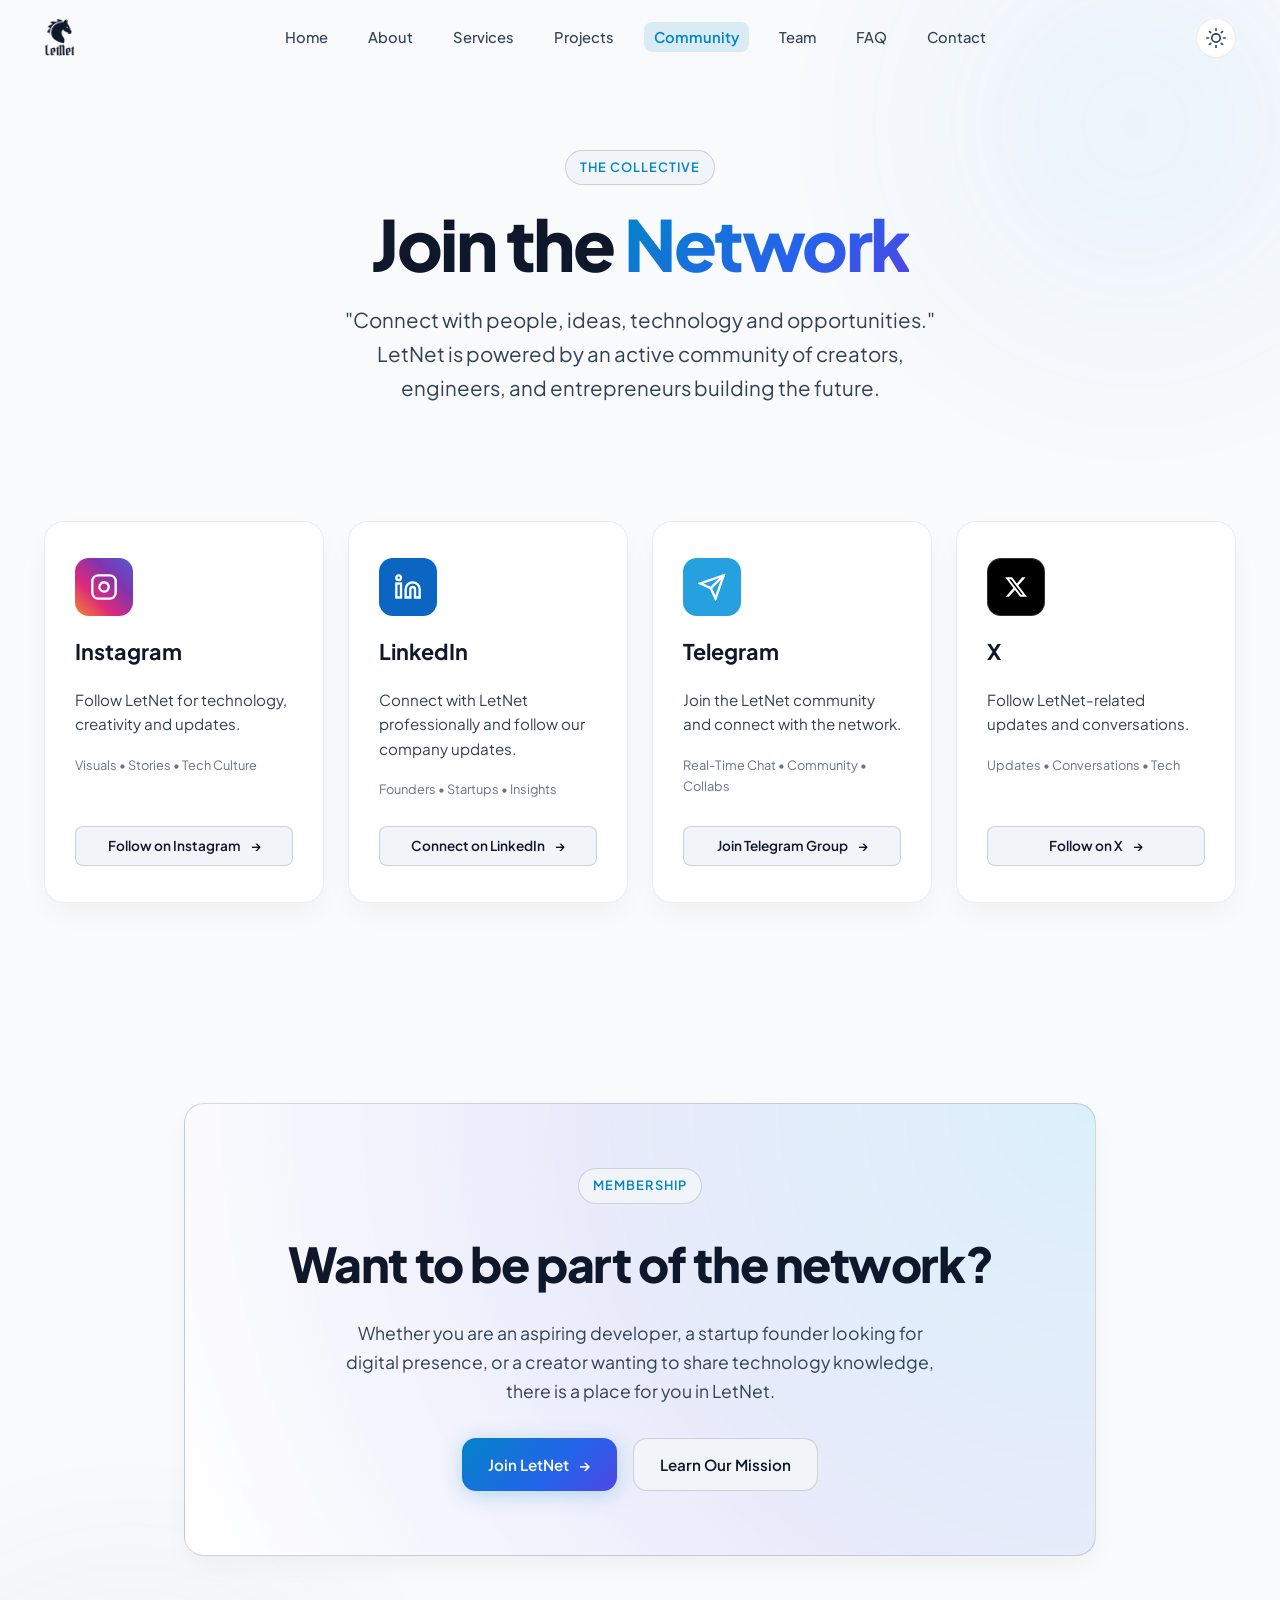
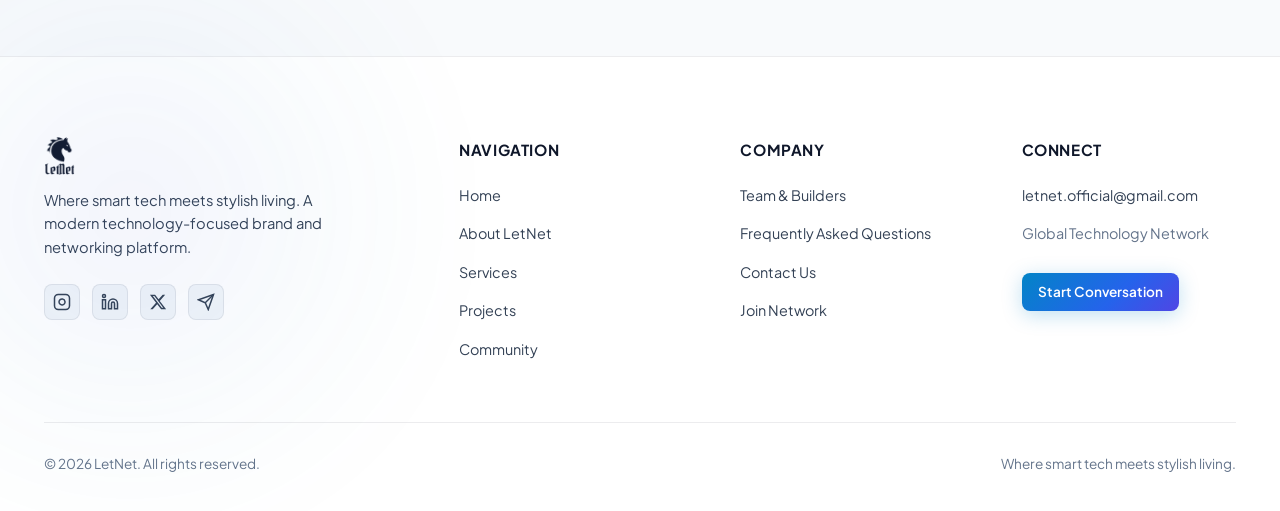
==== community.html @ b30e59b7 "Initial LetNet website" ====
<!DOCTYPE html>
<html lang="en" data-theme="dark">
<head>
  <meta charset="UTF-8">
  <meta name="viewport" content="width=device-width, initial-scale=1.0">
  <title>Community — LetNet | Join the Network</title>
  <meta name="description" content="Connect with creators, developers, founders, and innovators in the LetNet community. Join our Telegram, LinkedIn, and Instagram channels.">
  
  <meta property="og:type" content="website">
  <meta property="og:title" content="Community — LetNet | Join the Network">
  <meta property="og:description" content="Connect with people, ideas, technology and opportunities.">
  <meta property="og:image" content="assets/logo/letnet-logo-white.png">

  <link rel="icon" type="image/png" href="assets/logo/favicon.png">
  <link rel="preconnect" href="https://fonts.googleapis.com">
  <link rel="preconnect" href="https://fonts.gstatic.com" crossorigin>
  <link href="https://fonts.googleapis.com/css2?family=Plus+Jakarta+Sans:wght@400;500;600;700;800&display=swap" rel="stylesheet">
  <link rel="stylesheet" href="css/style.css">
  <link rel="stylesheet" href="css/responsive.css">
</head>
<body>

  <!-- PRELOADER -->
  <div id="preloader" aria-hidden="true">
    <div class="preloader-emblem">
      <div class="preloader-ring"></div>
      <img src="assets/logo/letnet-symbol-white.png" alt="LetNet" class="logo-dark">
      <img src="assets/logo/letnet-symbol-dark.png" alt="LetNet" class="logo-light">
    </div>
    <div class="preloader-text">LETNET</div>
  </div>

  <div class="ambient-glow glow-top-right"></div>
  <div class="ambient-glow glow-bottom-left"></div>

  <!-- NAVIGATION -->
  <header class="site-header">
    <div class="container header-container">
      <a href="index.html" class="brand-link" aria-label="LetNet Home">
        <img src="assets/logo/letnet-logo-white.png" alt="LetNet Logo" class="brand-logo-img logo-dark">
        <img src="assets/logo/letnet-logo-dark.png" alt="LetNet Logo" class="brand-logo-img logo-light">
      </a>

      <nav class="nav-desktop" aria-label="Main Navigation">
        <ul class="nav-links">
          <li><a href="index.html" class="nav-link">Home</a></li>
          <li><a href="about.html" class="nav-link">About</a></li>
          <li><a href="services.html" class="nav-link">Services</a></li>
          <li><a href="projects.html" class="nav-link">Projects</a></li>
          <li><a href="community.html" class="nav-link active">Community</a></li>
          <li><a href="team.html" class="nav-link">Team</a></li>
          <li><a href="faq.html" class="nav-link">FAQ</a></li>
          <li><a href="contact.html" class="nav-link">Contact</a></li>
          <li class="mobile-nav-socials">
            <a href="https://www.instagram.com/letnet._?stkn=ZDNlZDc0MzIxNw==" target="_blank" rel="noopener noreferrer" class="footer-social-btn" data-social="instagram" aria-label="Visit LetNet on Instagram (opens in new tab)">
              <svg width="18" height="18" viewBox="0 0 24 24" fill="none" stroke="currentColor" stroke-width="2"><rect x="2" y="2" width="20" height="20" rx="5" ry="5"></rect><path d="M16 11.37A4 4 0 1 1 12.63 8 4 4 0 0 1 16 11.37z"></path><line x1="17.5" y1="6.5" x2="17.51" y2="6.5"></line></svg>
            </a>
            <a href="https://www.linkedin.com/company/letnet/" target="_blank" rel="noopener noreferrer" class="footer-social-btn" data-social="linkedin" aria-label="Visit LetNet on LinkedIn (opens in new tab)">
              <svg width="18" height="18" viewBox="0 0 24 24" fill="none" stroke="currentColor" stroke-width="2"><path d="M16 8a6 6 0 0 1 6 6v7h-4v-7a2 2 0 0 0-2-2 2 2 0 0 0-2 2v7h-4v-7a6 6 0 0 1 6-6z"></path><rect x="2" y="9" width="4" height="12"></rect><circle cx="4" cy="4" r="2"></circle></svg>
            </a>
            <a href="https://x.com/prajwa7s" target="_blank" rel="noopener noreferrer" class="footer-social-btn" data-social="x" aria-label="Visit LetNet on X (opens in new tab)">
              <svg width="18" height="18" viewBox="0 0 24 24" fill="currentColor"><path d="M18.244 2.25h3.308l-7.227 8.26 8.502 11.24H16.17l-5.214-6.817L4.99 21.75H1.68l7.73-8.835L1.254 2.25H8.08l4.713 6.231zm-1.161 17.52h1.833L7.084 4.126H5.117z"/></svg>
            </a>
            <a href="https://t.me/+8_AASg77ezoyMjU1" target="_blank" rel="noopener noreferrer" class="footer-social-btn" data-social="telegram" aria-label="Visit LetNet on Telegram (opens in new tab)">
              <svg width="18" height="18" viewBox="0 0 24 24" fill="none" stroke="currentColor" stroke-width="2"><line x1="22" y1="2" x2="11" y2="13"></line><polygon points="22 2 15 22 11 13 2 9 22 2"></polygon></svg>
            </a>
          </li>
        </ul>
      </nav>

      <div class="nav-actions">
        <button class="theme-toggle" aria-label="Toggle dark/light mode">
          <svg class="icon-sun" width="20" height="20" viewBox="0 0 24 24" fill="none" stroke="currentColor" stroke-width="2" stroke-linecap="round" stroke-linejoin="round">
            <circle cx="12" cy="12" r="5"></circle><line x1="12" y1="1" x2="12" y2="3"></line><line x1="12" y1="21" x2="12" y2="23"></line><line x1="4.22" y1="4.22" x2="5.64" y2="5.64"></line><line x1="18.36" y1="18.36" x2="19.78" y2="19.78"></line><line x1="1" y1="12" x2="3" y2="12"></line><line x1="21" y1="12" x2="23" y2="12"></line><line x1="4.22" y1="19.78" x2="5.64" y2="18.36"></line><line x1="18.36" y1="5.64" x2="19.78" y2="4.22"></line>
          </svg>
          <svg class="icon-moon" width="20" height="20" viewBox="0 0 24 24" fill="none" stroke="currentColor" stroke-width="2" stroke-linecap="round" stroke-linejoin="round">
            <path d="M21 12.79A9 9 0 1 1 11.21 3 7 7 0 0 0 21 12.79z"></path>
          </svg>
        </button>
        <button class="mobile-menu-toggle" aria-label="Open Navigation Menu" aria-expanded="false">
          <div class="hamburger-line"></div>
        </button>
      </div>
    </div>
  </header>

  <main id="main-content">
    <!-- HERO -->
    <section class="section section-inner-page-hero">
      <div class="container container-narrow">
        <div class="badge-pill">The Collective</div>
        <h1 class="hero-title" style="margin-bottom: 20px;">
          Join the <span class="gradient-text">Network</span>
        </h1>
        <p class="hero-subtitle" style="margin-inline: auto;">
          "Connect with people, ideas, technology and opportunities." LetNet is powered by an active community of creators, engineers, and entrepreneurs building the future.
        </p>
      </div>
    </section>

    <!-- COMMUNITY HUBS -->
    <section class="section" style="padding-top: 10px;">
      <div class="container">
        <div class="card-grid-4">

          <!-- Instagram -->
          <article class="community-card">
            <div class="community-icon-box bg-instagram">
              <svg width="28" height="28" viewBox="0 0 24 24" fill="none" stroke="currentColor" stroke-width="2"><rect x="2" y="2" width="20" height="20" rx="5" ry="5"></rect><path d="M16 11.37A4 4 0 1 1 12.63 8 4 4 0 0 1 16 11.37z"></path><line x1="17.5" y1="6.5" x2="17.51" y2="6.5"></line></svg>
            </div>
            <h3>Instagram</h3>
            <p>
              Follow LetNet for technology, creativity and updates.
            </p>
            <div style="font-size: 0.8rem; color: var(--text-muted); margin-bottom: 8px;">
              Visuals • Stories • Tech Culture
            </div>
            <a href="https://www.instagram.com/letnet._?stkn=ZDNlZDc0MzIxNw==" target="_blank" rel="noopener noreferrer" class="btn btn-secondary btn-sm" data-social="instagram" aria-label="Follow LetNet on Instagram (opens in new tab)" style="margin-top: auto; width: 100%;">
              <span>Follow on Instagram</span> &rarr;
            </a>
          </article>

          <!-- LinkedIn -->
          <article class="community-card">
            <div class="community-icon-box bg-linkedin">
              <svg width="28" height="28" viewBox="0 0 24 24" fill="none" stroke="currentColor" stroke-width="2"><path d="M16 8a6 6 0 0 1 6 6v7h-4v-7a2 2 0 0 0-2-2 2 2 0 0 0-2 2v7h-4v-7a6 6 0 0 1 6-6z"></path><rect x="2" y="9" width="4" height="12"></rect><circle cx="4" cy="4" r="2"></circle></svg>
            </div>
            <h3>LinkedIn</h3>
            <p>
              Connect with LetNet professionally and follow our company updates.
            </p>
            <div style="font-size: 0.8rem; color: var(--text-muted); margin-bottom: 8px;">
              Founders • Startups • Insights
            </div>
            <a href="https://www.linkedin.com/company/letnet/" target="_blank" rel="noopener noreferrer" class="btn btn-secondary btn-sm" data-social="linkedin" aria-label="Connect with LetNet on LinkedIn (opens in new tab)" style="margin-top: auto; width: 100%;">
              <span>Connect on LinkedIn</span> &rarr;
            </a>
          </article>

          <!-- Telegram -->
          <article class="community-card">
            <div class="community-icon-box bg-telegram">
              <svg width="28" height="28" viewBox="0 0 24 24" fill="none" stroke="currentColor" stroke-width="2"><line x1="22" y1="2" x2="11" y2="13"></line><polygon points="22 2 15 22 11 13 2 9 22 2"></polygon></svg>
            </div>
            <h3>Telegram</h3>
            <p>
              Join the LetNet community and connect with the network.
            </p>
            <div style="font-size: 0.8rem; color: var(--text-muted); margin-bottom: 8px;">
              Real-Time Chat • Community • Collabs
            </div>
            <a href="https://t.me/+8_AASg77ezoyMjU1" target="_blank" rel="noopener noreferrer" class="btn btn-secondary btn-sm" data-social="telegram" aria-label="Join LetNet Telegram community (opens in new tab)" style="margin-top: auto; width: 100%;">
              <span>Join Telegram Group</span> &rarr;
            </a>
          </article>

          <!-- X (Twitter) -->
          <article class="community-card">
            <div class="community-icon-box bg-x">
              <svg width="24" height="24" viewBox="0 0 24 24" fill="currentColor"><path d="M18.244 2.25h3.308l-7.227 8.26 8.502 11.24H16.17l-5.214-6.817L4.99 21.75H1.68l7.73-8.835L1.254 2.25H8.08l4.713 6.231zm-1.161 17.52h1.833L7.084 4.126H5.117z"/></svg>
            </div>
            <h3>X</h3>
            <p>
              Follow LetNet-related updates and conversations.
            </p>
            <div style="font-size: 0.8rem; color: var(--text-muted); margin-bottom: 8px;">
              Updates • Conversations • Tech
            </div>
            <a href="https://x.com/prajwa7s" target="_blank" rel="noopener noreferrer" class="btn btn-secondary btn-sm" data-social="x" aria-label="Follow LetNet on X (opens in new tab)" style="margin-top: auto; width: 100%;">
              <span>Follow on X</span> &rarr;
            </a>
          </article>

        </div>
      </div>
    </section>

    <!-- NETWORK MEMBERSHIP CALLOUT -->
    <section class="section">
      <div class="container container-narrow">
        <div class="cta-banner">
          <div class="badge-pill">Membership</div>
          <h2>Want to be part of the network?</h2>
          <p>
            Whether you are an aspiring developer, a startup founder looking for digital presence, or a creator wanting to share technology knowledge, there is a place for you in LetNet.
          </p>
          <div style="display: flex; gap: 16px; justify-content: center; flex-wrap: wrap;">
            <a href="contact.html?subject=join-network" class="btn btn-primary">
              <span>Join LetNet</span> &rarr;
            </a>
            <a href="about.html" class="btn btn-secondary">
              <span>Learn Our Mission</span>
            </a>
          </div>
        </div>
      </div>
    </section>
  </main>

  <!-- FOOTER -->
  <footer class="site-footer">
    <div class="container">
      <div class="footer-grid">
        <div class="footer-brand">
          <a href="index.html" class="brand-link">
            <img src="assets/logo/letnet-logo-white.png" alt="LetNet Logo" class="brand-logo-img logo-dark">
            <img src="assets/logo/letnet-logo-dark.png" alt="LetNet Logo" class="brand-logo-img logo-light">
          </a>
          <p>Where smart tech meets stylish living. A modern technology-focused brand and networking platform.</p>
                    <div class="footer-socials">
            <a href="https://www.instagram.com/letnet._?stkn=ZDNlZDc0MzIxNw==" target="_blank" rel="noopener noreferrer" class="footer-social-btn" data-social="instagram" aria-label="Visit LetNet on Instagram (opens in new tab)">
              <svg width="18" height="18" viewBox="0 0 24 24" fill="none" stroke="currentColor" stroke-width="2"><rect x="2" y="2" width="20" height="20" rx="5" ry="5"></rect><path d="M16 11.37A4 4 0 1 1 12.63 8 4 4 0 0 1 16 11.37z"></path><line x1="17.5" y1="6.5" x2="17.51" y2="6.5"></line></svg>
            </a>
            <a href="https://www.linkedin.com/company/letnet/" target="_blank" rel="noopener noreferrer" class="footer-social-btn" data-social="linkedin" aria-label="Visit LetNet on LinkedIn (opens in new tab)">
              <svg width="18" height="18" viewBox="0 0 24 24" fill="none" stroke="currentColor" stroke-width="2"><path d="M16 8a6 6 0 0 1 6 6v7h-4v-7a2 2 0 0 0-2-2 2 2 0 0 0-2 2v7h-4v-7a6 6 0 0 1 6-6z"></path><rect x="2" y="9" width="4" height="12"></rect><circle cx="4" cy="4" r="2"></circle></svg>
            </a>
            <a href="https://x.com/prajwa7s" target="_blank" rel="noopener noreferrer" class="footer-social-btn" data-social="x" aria-label="Visit LetNet on X (opens in new tab)">
              <svg width="18" height="18" viewBox="0 0 24 24" fill="currentColor"><path d="M18.244 2.25h3.308l-7.227 8.26 8.502 11.24H16.17l-5.214-6.817L4.99 21.75H1.68l7.73-8.835L1.254 2.25H8.08l4.713 6.231zm-1.161 17.52h1.833L7.084 4.126H5.117z"/></svg>
            </a>
            <a href="https://t.me/+8_AASg77ezoyMjU1" target="_blank" rel="noopener noreferrer" class="footer-social-btn" data-social="telegram" aria-label="Visit LetNet on Telegram (opens in new tab)">
              <svg width="18" height="18" viewBox="0 0 24 24" fill="none" stroke="currentColor" stroke-width="2"><line x1="22" y1="2" x2="11" y2="13"></line><polygon points="22 2 15 22 11 13 2 9 22 2"></polygon></svg>
            </a>
          </div>
        </div>
        <div class="footer-col">
          <h4>Navigation</h4>
          <ul class="footer-links">
            <li><a href="index.html" class="footer-link">Home</a></li>
            <li><a href="about.html" class="footer-link">About LetNet</a></li>
            <li><a href="services.html" class="footer-link">Services</a></li>
            <li><a href="projects.html" class="footer-link">Projects</a></li>
            <li><a href="community.html" class="footer-link">Community</a></li>
          </ul>
        </div>
        <div class="footer-col">
          <h4>Company</h4>
          <ul class="footer-links">
            <li><a href="team.html" class="footer-link">Team & Builders</a></li>
            <li><a href="faq.html" class="footer-link">Frequently Asked Questions</a></li>
            <li><a href="contact.html" class="footer-link">Contact Us</a></li>
            <li><a href="community.html" class="footer-link">Join Network</a></li>
          </ul>
        </div>
        <div class="footer-col">
          <h4>Connect</h4>
          <ul class="footer-links">
            <li><a href="mailto:letnet.official@gmail.com" class="footer-link" data-contact-email>letnet.official@gmail.com</a></li>
            <li><span class="footer-link" style="color: var(--text-muted);">Global Technology Network</span></li>
            <li style="margin-top: 14px;"><a href="contact.html" class="btn btn-sm btn-primary">Start Conversation</a></li>
          </ul>
        </div>
      </div>
      <div class="footer-bottom">
        <p>&copy; <span data-current-year>2026</span> LetNet. All rights reserved.</p>
        <p>Where smart tech meets stylish living.</p>
      </div>
    </div>
  </footer>

  <button id="back-to-top" aria-label="Back to top">
    <svg width="20" height="20" viewBox="0 0 24 24" fill="none" stroke="currentColor" stroke-width="2.5" stroke-linecap="round" stroke-linejoin="round"><polyline points="18 15 12 9 6 15"></polyline></svg>
  </button>

  <script src="js/config.js"></script>
  <script src="js/main.js"></script>
</body>
</html>
---- css/style.css ----
/**
 * LetNet Design System & Stylesheet
 * Brand: LetNet — "Where smart tech meets stylish living"
 * Direction: Futuristic technology startup + Premium minimalism + Glassmorphic accents
 */

/* ========================================================
   1. DESIGN TOKENS & CSS VARIABLES
   ======================================================== */
:root {
  /* Core Brand Colors */
  --brand-cyan: #00F2FE;
  --brand-blue: #38BDF8;
  --brand-indigo: #6366F1;
  --brand-violet: #8B5CF6;
  --brand-emerald: #10B981;
  --brand-amber: #F59E0B;

  /* Typography */
  --font-sans: 'Plus Jakarta Sans', -apple-system, BlinkMacSystemFont, 'Segoe UI', Roboto, Helvetica, Arial, sans-serif;
  --font-display: 'Plus Jakarta Sans', -apple-system, BlinkMacSystemFont, 'Segoe UI', sans-serif;

  /* Spacing */
  --container-width: 1240px;
  --header-height: 76px;
  --radius-sm: 8px;
  --radius-md: 14px;
  --radius-lg: 20px;
  --radius-full: 9999px;

  /* Transitions */
  --transition-fast: 0.18s cubic-bezier(0.16, 1, 0.3, 1);
  --transition-normal: 0.28s cubic-bezier(0.16, 1, 0.3, 1);
  --transition-slow: 0.45s cubic-bezier(0.16, 1, 0.3, 1);

  /* Dark Theme (Default) */
  --bg-body: #07090E;
  --bg-surface: #0E131F;
  --bg-surface-elevated: #141B2D;
  --bg-card: rgba(14, 19, 31, 0.7);
  --bg-card-hover: rgba(20, 27, 45, 0.85);
  --bg-glass: rgba(10, 14, 23, 0.75);

  --border-subtle: rgba(255, 255, 255, 0.08);
  --border-medium: rgba(255, 255, 255, 0.15);
  --border-focus: var(--brand-blue);

  --text-primary: #F8FAFC;
  --text-secondary: #CBD5E1;
  --text-muted: #8492A6;

  --accent-primary: #38BDF8;
  --accent-hover: #00F2FE;
  --accent-gradient: linear-gradient(135deg, #00F2FE 0%, #38BDF8 50%, #6366F1 100%);
  --accent-glow: rgba(56, 189, 248, 0.18);
  --accent-glow-strong: rgba(0, 242, 254, 0.35);

  --card-shadow: 0 16px 36px -10px rgba(0, 0, 0, 0.5);
  --card-shadow-hover: 0 24px 48px -12px rgba(56, 189, 248, 0.15);
  --nav-shadow: 0 10px 30px -10px rgba(0, 0, 0, 0.6);
}

/* Light Theme */
[data-theme="light"] {
  --bg-body: #F8FAFC;
  --bg-surface: #FFFFFF;
  --bg-surface-elevated: #F1F5F9;
  --bg-card: rgba(255, 255, 255, 0.88);
  --bg-card-hover: #FFFFFF;
  --bg-glass: rgba(255, 255, 255, 0.85);

  --border-subtle: rgba(15, 23, 42, 0.08);
  --border-medium: rgba(15, 23, 42, 0.16);
  --border-focus: #0284C7;

  --text-primary: #0F172A;
  --text-secondary: #334155;
  --text-muted: #64748B;

  --accent-primary: #0284C7;
  --accent-hover: #0369A1;
  --accent-gradient: linear-gradient(135deg, #0284C7 0%, #2563EB 60%, #4F46E5 100%);
  --accent-glow: rgba(2, 132, 199, 0.12);
  --accent-glow-strong: rgba(2, 132, 199, 0.25);

  --card-shadow: 0 12px 32px -8px rgba(15, 23, 42, 0.06);
  --card-shadow-hover: 0 20px 40px -10px rgba(2, 132, 199, 0.12);
  --nav-shadow: 0 6px 20px -6px rgba(15, 23, 42, 0.05);
}

/* ========================================================
   2. RESET & BASE ELEMENTS
   ======================================================== */
*, *::before, *::after {
  box-sizing: border-box;
  margin: 0;
  padding: 0;
}

html {
  font-size: 16px;
  scroll-behavior: smooth;
  -webkit-text-size-adjust: 100%;
}

body {
  font-family: var(--font-sans);
  background-color: var(--bg-body);
  color: var(--text-primary);
  line-height: 1.65;
  min-height: 100vh;
  display: flex;
  flex-direction: column;
  overflow-x: hidden;
  position: relative;
  transition: background-color var(--transition-normal), color var(--transition-normal);
}

body.menu-open {
  overflow: hidden;
}

img, svg {
  display: block;
  max-width: 100%;
  height: auto;
}

a {
  color: inherit;
  text-decoration: none;
  transition: color var(--transition-fast), opacity var(--transition-fast);
}

button {
  font-family: inherit;
  cursor: pointer;
  border: none;
  background: none;
}

input, textarea, select {
  font-family: inherit;
}

/* Accessible outline on focus */
:focus-visible {
  outline: 2px solid var(--border-focus);
  outline-offset: 3px;
}

/* ========================================================
   3. PRELOADER
   ======================================================== */
#preloader {
  position: fixed;
  inset: 0;
  z-index: 99999;
  background-color: var(--bg-body);
  display: flex;
  flex-direction: column;
  align-items: center;
  justify-content: center;
  gap: 20px;
  transition: opacity 0.35s ease, visibility 0.35s ease;
}

#preloader.fade-out {
  opacity: 0;
  visibility: hidden;
  pointer-events: none;
}

.preloader-emblem {
  position: relative;
  width: 72px;
  height: 72px;
  display: flex;
  align-items: center;
  justify-content: center;
}

.preloader-ring {
  position: absolute;
  inset: 0;
  border-radius: 50%;
  border: 2px solid transparent;
  border-top-color: var(--brand-cyan);
  border-right-color: var(--brand-indigo);
  animation: preloaderSpin 1s cubic-bezier(0.55, 0.15, 0.45, 0.85) infinite;
}

.preloader-emblem img {
  width: 44px;
  height: 44px;
  object-fit: contain;
}

.preloader-text {
  font-size: 0.95rem;
  font-weight: 700;
  letter-spacing: 0.2em;
  text-transform: uppercase;
  color: var(--text-secondary);
}

@keyframes preloaderSpin {
  100% { transform: rotate(360deg); }
}

/* ========================================================
   4. LAYOUT & CONTAINERS
   ======================================================== */
.container {
  width: 100%;
  max-width: var(--container-width);
  margin-inline: auto;
  padding-inline: 24px;
}

.container-narrow {
  width: 100%;
  max-width: 960px;
  margin-inline: auto;
  padding-inline: 24px;
}

.section {
  padding-block: 100px;
  position: relative;
}

.section-hero {
  padding-top: 140px;
  padding-bottom: 90px;
  position: relative;
  min-height: 88vh;
  display: flex;
  align-items: center;
}

.section-inner-page-hero {
  padding-top: 150px;
  padding-bottom: 70px;
  position: relative;
  text-align: center;
}

/* Background Ambient Orbs */
.ambient-glow {
  position: absolute;
  border-radius: 50%;
  filter: blur(100px);
  pointer-events: none;
  z-index: 0;
  opacity: 0.45;
}

.glow-top-right {
  top: -100px;
  right: -80px;
  width: 450px;
  height: 450px;
  background: radial-gradient(circle, rgba(56, 189, 248, 0.25) 0%, rgba(99, 102, 241, 0.08) 70%, transparent 100%);
}

.glow-bottom-left {
  bottom: 50px;
  left: -120px;
  width: 500px;
  height: 500px;
  background: radial-gradient(circle, rgba(99, 102, 241, 0.2) 0%, rgba(16, 185, 129, 0.06) 70%, transparent 100%);
}

/* ========================================================
   5. NAVIGATION BAR
   ======================================================== */
.site-header {
  position: fixed;
  top: 0;
  left: 0;
  right: 0;
  height: var(--header-height);
  z-index: 1000;
  background-color: transparent;
  transition: background-color var(--transition-normal), backdrop-filter var(--transition-normal), border-color var(--transition-normal), box-shadow var(--transition-normal);
  border-bottom: 1px solid transparent;
}

.site-header.scrolled {
  background-color: var(--bg-glass);
  backdrop-filter: blur(18px);
  -webkit-backdrop-filter: blur(18px);
  border-bottom-color: var(--border-subtle);
  box-shadow: var(--nav-shadow);
}

.header-container {
  display: flex;
  align-items: center;
  justify-content: space-between;
  height: 100%;
}

.brand-link {
  display: flex;
  align-items: center;
  gap: 12px;
  font-weight: 800;
  font-size: 1.3rem;
  letter-spacing: -0.02em;
}

.brand-logo-img {
  height: 38px;
  width: auto;
  object-fit: contain;
}

[data-theme="dark"] .logo-light { display: none !important; }
[data-theme="dark"] .logo-dark { display: block !important; }
[data-theme="light"] .logo-light { display: block !important; }
[data-theme="light"] .logo-dark { display: none !important; }

.nav-desktop {
  display: flex;
  align-items: center;
  gap: 28px;
}

.nav-links {
  display: flex;
  align-items: center;
  list-style: none;
  gap: 20px;
}

.nav-link {
  font-size: 0.92rem;
  font-weight: 500;
  color: var(--text-secondary);
  padding: 6px 10px;
  border-radius: var(--radius-sm);
  transition: color var(--transition-fast), background-color var(--transition-fast);
}

.nav-link:hover {
  color: var(--accent-primary);
}

.nav-link.active {
  color: var(--accent-primary);
  font-weight: 600;
  background-color: var(--accent-glow);
}

.nav-actions {
  display: flex;
  align-items: center;
  gap: 14px;
}

.mobile-nav-socials {
  display: none;
}

/* Theme Toggle Button */
.theme-toggle {
  width: 40px;
  height: 40px;
  border-radius: var(--radius-full);
  display: flex;
  align-items: center;
  justify-content: center;
  border: 1px solid var(--border-subtle);
  background: var(--bg-surface);
  color: var(--text-secondary);
  transition: all var(--transition-fast);
}

.theme-toggle:hover {
  color: var(--accent-primary);
  border-color: var(--accent-primary);
  transform: scale(1.05);
}

.theme-toggle .icon-sun { display: none; }
.theme-toggle .icon-moon { display: block; }

[data-theme="light"] .theme-toggle .icon-sun { display: block; }
[data-theme="light"] .theme-toggle .icon-moon { display: none; }

/* Mobile Menu Toggle */
.mobile-menu-toggle {
  display: none;
  width: 42px;
  height: 42px;
  border-radius: var(--radius-sm);
  border: 1px solid var(--border-subtle);
  background: var(--bg-surface);
  color: var(--text-primary);
  align-items: center;
  justify-content: center;
  padding: 8px;
  transition: all var(--transition-fast);
}

.hamburger-line {
  width: 22px;
  height: 2px;
  background-color: currentColor;
  position: relative;
  transition: all var(--transition-fast);
}

.hamburger-line::before,
.hamburger-line::after {
  content: '';
  position: absolute;
  left: 0;
  width: 100%;
  height: 2px;
  background-color: currentColor;
  transition: all var(--transition-fast);
}

.hamburger-line::before { top: -6px; }
.hamburger-line::after { bottom: -6px; }

.mobile-menu-toggle.is-active .hamburger-line {
  background-color: transparent;
}
.mobile-menu-toggle.is-active .hamburger-line::before {
  top: 0;
  transform: rotate(45deg);
}
.mobile-menu-toggle.is-active .hamburger-line::after {
  bottom: 0;
  transform: rotate(-45deg);
}

/* ========================================================
   6. TYPOGRAPHY & HEADINGS
   ======================================================== */
.badge-pill {
  display: inline-flex;
  align-items: center;
  gap: 8px;
  padding: 6px 14px;
  border-radius: var(--radius-full);
  font-size: 0.8rem;
  font-weight: 600;
  text-transform: uppercase;
  letter-spacing: 0.08em;
  background: var(--bg-surface-elevated);
  border: 1px solid var(--border-medium);
  color: var(--accent-primary);
  margin-bottom: 20px;
}

.pulse-dot {
  width: 7px;
  height: 7px;
  border-radius: 50%;
  background-color: var(--brand-cyan);
  box-shadow: 0 0 10px var(--brand-cyan);
  animation: pulseBeacon 2s infinite;
}

@keyframes pulseBeacon {
  0%, 100% { opacity: 1; transform: scale(1); }
  50% { opacity: 0.4; transform: scale(1.35); }
}

.hero-title {
  font-size: clamp(2.4rem, 5.5vw, 4.4rem);
  font-weight: 800;
  line-height: 1.12;
  letter-spacing: -0.035em;
  margin-bottom: 24px;
}

.hero-title .gradient-text {
  background: var(--accent-gradient);
  -webkit-background-clip: text;
  -webkit-text-fill-color: transparent;
  display: inline-block;
}

.hero-subtitle {
  font-size: clamp(1.05rem, 1.8vw, 1.28rem);
  color: var(--text-secondary);
  line-height: 1.65;
  max-width: 620px;
  margin-bottom: 36px;
}

.section-header {
  text-align: center;
  max-width: 720px;
  margin-inline: auto;
  margin-bottom: 60px;
}

.section-title {
  font-size: clamp(1.8rem, 3.2vw, 2.7rem);
  font-weight: 800;
  letter-spacing: -0.03em;
  line-height: 1.2;
  margin-bottom: 16px;
}

.section-subtitle {
  font-size: 1.05rem;
  color: var(--text-secondary);
  line-height: 1.6;
}

/* ========================================================
   7. BUTTONS & CTAS
   ======================================================== */
.btn {
  display: inline-flex;
  align-items: center;
  justify-content: center;
  gap: 10px;
  padding: 13px 26px;
  font-size: 0.95rem;
  font-weight: 600;
  border-radius: var(--radius-md);
  transition: all var(--transition-normal);
  text-align: center;
  position: relative;
  overflow: hidden;
}

.btn-primary {
  background: var(--accent-gradient);
  color: #FFFFFF;
  box-shadow: 0 4px 20px var(--accent-glow-strong);
}

.btn-primary:hover {
  transform: translateY(-2px);
  box-shadow: 0 8px 28px var(--accent-glow-strong);
  color: #FFFFFF;
}

.btn-secondary {
  background: var(--bg-surface-elevated);
  color: var(--text-primary);
  border: 1px solid var(--border-medium);
}

.btn-secondary:hover {
  border-color: var(--accent-primary);
  color: var(--accent-primary);
  transform: translateY(-2px);
}

.btn-sm {
  padding: 8px 16px;
  font-size: 0.85rem;
  border-radius: var(--radius-sm);
}

.btn-arrow-icon {
  transition: transform var(--transition-fast);
}

.btn:hover .btn-arrow-icon {
  transform: translateX(4px);
}

.hero-cta-group {
  display: flex;
  align-items: center;
  flex-wrap: wrap;
  gap: 16px;
}

/* ========================================================
   8. HERO SECTION & CANVAS NETWORK
   ======================================================== */
.hero-wrapper {
  position: relative;
  width: 100%;
}

.hero-grid {
  display: grid;
  grid-template-columns: 1.15fr 0.85fr;
  align-items: center;
  gap: 40px;
  position: relative;
  z-index: 2;
}

.hero-content {
  position: relative;
  z-index: 3;
}

.hero-visual-container {
  position: relative;
  width: 100%;
  height: 480px;
  border-radius: var(--radius-lg);
  background: radial-gradient(circle at center, rgba(56, 189, 248, 0.05) 0%, transparent 70%);
  border: 1px solid var(--border-subtle);
  overflow: hidden;
}

#network-canvas {
  position: absolute;
  inset: 0;
  width: 100%;
  height: 100%;
  display: block;
}

.network-overlay-tag {
  position: absolute;
  bottom: 16px;
  right: 16px;
  font-size: 0.75rem;
  font-weight: 600;
  text-transform: uppercase;
  letter-spacing: 0.1em;
  color: var(--text-muted);
  background: var(--bg-glass);
  backdrop-filter: blur(8px);
  padding: 4px 10px;
  border-radius: var(--radius-full);
  border: 1px solid var(--border-subtle);
  pointer-events: none;
}

/* ========================================================
   9. CARDS & GRID SYSTEMS
   ======================================================== */
.card-grid-3 {
  display: grid;
  grid-template-columns: repeat(3, 1fr);
  gap: 28px;
}

.card-grid-4 {
  display: grid;
  grid-template-columns: repeat(4, 1fr);
  gap: 24px;
}

.card-grid-2 {
  display: grid;
  grid-template-columns: repeat(2, 1fr);
  gap: 32px;
}

.service-card {
  background: var(--bg-card);
  backdrop-filter: blur(12px);
  -webkit-backdrop-filter: blur(12px);
  border: 1px solid var(--border-subtle);
  border-radius: var(--radius-lg);
  padding: 36px 30px;
  transition: all var(--transition-normal);
  display: flex;
  flex-direction: column;
  position: relative;
  overflow: hidden;
  box-shadow: var(--card-shadow);
}

.service-card::before {
  content: '';
  position: absolute;
  top: 0;
  left: 0;
  right: 0;
  height: 3px;
  background: var(--accent-gradient);
  opacity: 0;
  transition: opacity var(--transition-fast);
}

.service-card:hover {
  transform: translateY(-6px);
  background: var(--bg-card-hover);
  border-color: var(--border-medium);
  box-shadow: var(--card-shadow-hover);
}

.service-card:hover::before {
  opacity: 1;
}

.card-icon-wrapper {
  width: 54px;
  height: 54px;
  border-radius: var(--radius-md);
  background: var(--accent-glow);
  color: var(--accent-primary);
  display: flex;
  align-items: center;
  justify-content: center;
  margin-bottom: 22px;
  border: 1px solid var(--border-subtle);
  transition: transform var(--transition-fast);
}

.service-card:hover .card-icon-wrapper {
  transform: scale(1.1);
}

.service-card-title {
  font-size: 1.28rem;
  font-weight: 700;
  letter-spacing: -0.02em;
  margin-bottom: 12px;
  color: var(--text-primary);
}

.service-card-desc {
  font-size: 0.95rem;
  color: var(--text-secondary);
  line-height: 1.6;
  margin-bottom: 20px;
  flex-grow: 1;
}

.card-action-link {
  display: inline-flex;
  align-items: center;
  gap: 6px;
  font-size: 0.9rem;
  font-weight: 600;
  color: var(--accent-primary);
  margin-top: auto;
}

.card-action-link:hover {
  gap: 10px;
}

/* Two Column Interactive Feature Section */
.two-col-showcase {
  display: grid;
  grid-template-columns: 1fr 1fr;
  align-items: center;
  gap: 64px;
}

.feature-list {
  display: flex;
  flex-direction: column;
  gap: 24px;
  margin-top: 32px;
}

.feature-item {
  display: flex;
  align-items: flex-start;
  gap: 16px;
}

.feature-item-icon {
  width: 32px;
  height: 32px;
  border-radius: var(--radius-sm);
  background: var(--accent-glow);
  color: var(--accent-primary);
  display: flex;
  align-items: center;
  justify-content: center;
  flex-shrink: 0;
  margin-top: 2px;
}

.feature-item-content h4 {
  font-size: 1.1rem;
  font-weight: 700;
  margin-bottom: 4px;
}

.feature-item-content p {
  font-size: 0.94rem;
  color: var(--text-secondary);
}

/* Interactive Network Box Visual */
.interactive-network-box {
  background: var(--bg-surface);
  border: 1px solid var(--border-medium);
  border-radius: var(--radius-lg);
  padding: 40px;
  position: relative;
  box-shadow: var(--card-shadow);
  overflow: hidden;
}

.network-hub-diagram {
  display: flex;
  flex-direction: column;
  align-items: center;
  gap: 24px;
  position: relative;
}

.hub-center {
  width: 110px;
  height: 110px;
  border-radius: 50%;
  background: var(--accent-gradient);
  display: flex;
  flex-direction: column;
  align-items: center;
  justify-content: center;
  color: #FFFFFF;
  box-shadow: 0 0 32px var(--accent-glow-strong);
  text-align: center;
  z-index: 2;
  position: relative;
}

.hub-center strong {
  font-size: 1.25rem;
  font-weight: 800;
  letter-spacing: -0.02em;
}

.hub-center span {
  font-size: 0.72rem;
  opacity: 0.9;
  text-transform: uppercase;
  letter-spacing: 0.08em;
}

.hub-nodes-row {
  display: flex;
  justify-content: space-around;
  width: 100%;
  gap: 12px;
}

.hub-node-badge {
  background: var(--bg-surface-elevated);
  border: 1px solid var(--border-subtle);
  border-radius: var(--radius-full);
  padding: 10px 18px;
  font-size: 0.86rem;
  font-weight: 600;
  color: var(--text-secondary);
  display: flex;
  align-items: center;
  gap: 8px;
  box-shadow: 0 4px 12px rgba(0,0,0,0.1);
  transition: all var(--transition-fast);
}

.hub-node-badge:hover {
  transform: translateY(-2px);
  border-color: var(--accent-primary);
  color: var(--accent-primary);
}

.formula-banner {
  margin-top: 30px;
  padding: 16px 20px;
  border-radius: var(--radius-md);
  background: var(--accent-glow);
  border: 1px solid var(--border-subtle);
  text-align: center;
  font-size: 0.94rem;
  font-weight: 700;
  color: var(--accent-primary);
  letter-spacing: 0.02em;
}

/* ========================================================
   10. CONCEPT STATISTICS SECTION
   ======================================================== */
.stats-strip {
  background: var(--bg-surface);
  border-block: 1px solid var(--border-subtle);
  padding-block: 54px;
}

.stats-grid {
  display: grid;
  grid-template-columns: repeat(4, 1fr);
  gap: 30px;
  text-align: center;
}

.stat-item {
  display: flex;
  flex-direction: column;
  gap: 8px;
}

.stat-number {
  font-size: clamp(2.2rem, 3.8vw, 3.2rem);
  font-weight: 800;
  letter-spacing: -0.03em;
  line-height: 1;
  background: var(--accent-gradient);
  -webkit-background-clip: text;
  -webkit-text-fill-color: transparent;
}

.stat-label {
  font-size: 1.05rem;
  font-weight: 700;
  color: var(--text-primary);
}

.stat-subtext {
  font-size: 0.85rem;
  color: var(--text-muted);
}

/* ========================================================
   11. COMMUNITY CARDS
   ======================================================== */
.community-card {
  background: var(--bg-card);
  backdrop-filter: blur(12px);
  border: 1px solid var(--border-subtle);
  border-radius: var(--radius-lg);
  padding: 36px 30px;
  display: flex;
  flex-direction: column;
  align-items: flex-start;
  gap: 18px;
  transition: all var(--transition-normal);
  box-shadow: var(--card-shadow);
}

.community-card:hover {
  transform: translateY(-5px);
  border-color: var(--border-medium);
  box-shadow: var(--card-shadow-hover);
}

.community-icon-box {
  width: 58px;
  height: 58px;
  border-radius: var(--radius-md);
  display: flex;
  align-items: center;
  justify-content: center;
  color: #FFFFFF;
}

.bg-instagram { background: linear-gradient(45deg, #F58529, #DD2A7B, #8134AF, #515BD4); }
.bg-linkedin { background: #0A66C2; }
.bg-telegram { background: #24A1DE; }
.bg-x { background: #000000; border: 1px solid rgba(255,255,255,0.2); }
.bg-whatsapp { background: #25D366; }

.community-card h3 {
  font-size: 1.35rem;
  font-weight: 700;
  color: var(--text-primary);
}

.community-card p {
  font-size: 0.95rem;
  color: var(--text-secondary);
  line-height: 1.6;
}

/* ========================================================
   12. FAQ ACCORDION
   ======================================================== */
.faq-search-box {
  max-width: 520px;
  margin: 0 auto 40px auto;
  position: relative;
}

.faq-search-input {
  width: 100%;
  padding: 14px 20px 14px 46px;
  background: var(--bg-surface);
  border: 1px solid var(--border-medium);
  border-radius: var(--radius-full);
  color: var(--text-primary);
  font-size: 0.95rem;
  transition: border-color var(--transition-fast);
}

.faq-search-input:focus {
  border-color: var(--accent-primary);
}

.faq-search-icon {
  position: absolute;
  left: 18px;
  top: 50%;
  transform: translateY(-50%);
  color: var(--text-muted);
  pointer-events: none;
}

.faq-list {
  display: flex;
  flex-direction: column;
  gap: 16px;
}

.faq-item {
  background: var(--bg-card);
  border: 1px solid var(--border-subtle);
  border-radius: var(--radius-md);
  overflow: hidden;
  transition: border-color var(--transition-fast), background-color var(--transition-fast);
}

.faq-item.active {
  border-color: var(--accent-primary);
  background: var(--bg-card-hover);
}

.faq-question {
  width: 100%;
  padding: 22px 26px;
  display: flex;
  align-items: center;
  justify-content: space-between;
  gap: 16px;
  text-align: left;
  font-size: 1.08rem;
  font-weight: 700;
  color: var(--text-primary);
}

.faq-item.active .faq-question {
  color: var(--accent-primary);
}

.faq-toggle-icon {
  width: 20px;
  height: 20px;
  flex-shrink: 0;
  color: var(--text-muted);
  transition: transform var(--transition-fast);
}

.faq-item.active .faq-toggle-icon {
  transform: rotate(180deg);
  color: var(--accent-primary);
}

.faq-answer {
  max-height: 0;
  overflow: hidden;
  transition: max-height 0.35s cubic-bezier(0.16, 1, 0.3, 1), padding 0.35s ease;
  padding-inline: 26px;
  font-size: 0.96rem;
  color: var(--text-secondary);
  line-height: 1.65;
}

.faq-item.active .faq-answer {
  max-height: 380px;
  padding-bottom: 24px;
}

/* ========================================================
   13. CONTACT FORM & FEEDBACK
   ======================================================== */
.contact-layout {
  display: grid;
  grid-template-columns: 1.15fr 0.85fr;
  gap: 50px;
  align-items: start;
}

.contact-card {
  background: var(--bg-card);
  border: 1px solid var(--border-subtle);
  border-radius: var(--radius-lg);
  padding: 40px;
  box-shadow: var(--card-shadow);
}

.form-group {
  margin-bottom: 22px;
  position: relative;
}

.form-label {
  display: block;
  font-size: 0.88rem;
  font-weight: 600;
  margin-bottom: 8px;
  color: var(--text-primary);
}

.form-control {
  width: 100%;
  padding: 12px 16px;
  background: var(--bg-surface);
  border: 1px solid var(--border-subtle);
  border-radius: var(--radius-sm);
  color: var(--text-primary);
  font-size: 0.95rem;
  transition: border-color var(--transition-fast), box-shadow var(--transition-fast);
}

.form-control:focus {
  border-color: var(--accent-primary);
  box-shadow: 0 0 0 3px var(--accent-glow);
}

.form-group.has-error .form-control {
  border-color: #EF4444;
}

.form-group.is-valid .form-control {
  border-color: var(--brand-emerald);
}

.error-msg {
  display: block;
  font-size: 0.8rem;
  color: #EF4444;
  margin-top: 6px;
}

.form-alert {
  padding: 16px 20px;
  border-radius: var(--radius-md);
  margin-top: 24px;
  display: flex;
  align-items: flex-start;
  gap: 14px;
}

.form-alert.success {
  background: rgba(16, 185, 129, 0.12);
  border: 1px solid rgba(16, 185, 129, 0.3);
  color: #10B981;
}

.form-alert.error {
  background: rgba(239, 68, 68, 0.12);
  border: 1px solid rgba(239, 68, 68, 0.35);
  color: #EF4444;
}

.alert-icon {
  font-size: 1.25rem;
  font-weight: bold;
  line-height: 1;
}

.alert-content strong {
  display: block;
  margin-bottom: 4px;
  font-size: 0.98rem;
  color: inherit;
}

.alert-content p {
  font-size: 0.88rem;
  color: var(--text-secondary);
  line-height: 1.5;
}

.alert-fallback-btn {
  display: inline-flex;
  align-items: center;
  gap: 8px;
  margin-top: 8px;
  padding: 8px 16px;
  background: var(--bg-surface);
  border: 1px solid var(--border-medium);
  border-radius: var(--radius-sm);
  color: var(--text-primary);
  font-size: 0.84rem;
  font-weight: 600;
  transition: all var(--transition-fast);
}

.alert-fallback-btn:hover {
  border-color: var(--accent-primary);
  color: var(--accent-primary);
}

.spinner {
  display: inline-block;
  animation: rotateSpinner 0.8s linear infinite;
  vertical-align: middle;
}

@keyframes rotateSpinner {
  100% { transform: rotate(360deg); }
}

.contact-direct-card {
  background: var(--bg-surface);
  border: 1px solid var(--border-subtle);
  border-radius: var(--radius-lg);
  padding: 36px;
  display: flex;
  flex-direction: column;
  gap: 28px;
}

.direct-channel {
  display: flex;
  align-items: flex-start;
  gap: 16px;
}

.direct-channel-icon {
  width: 44px;
  height: 44px;
  border-radius: var(--radius-sm);
  background: var(--accent-glow);
  color: var(--accent-primary);
  display: flex;
  align-items: center;
  justify-content: center;
  flex-shrink: 0;
}

.direct-channel-info h4 {
  font-size: 1rem;
  font-weight: 700;
  margin-bottom: 4px;
}

.direct-channel-info p, 
.direct-channel-info a {
  font-size: 0.9rem;
  color: var(--text-secondary);
}

.direct-channel-info a:hover {
  color: var(--accent-primary);
}

/* ========================================================
   14. PROJECTS / COMING SOON / PIPELINE STATE
   ======================================================== */
.building-state-box {
  background: var(--bg-card);
  border: 1px solid var(--border-subtle);
  border-radius: var(--radius-lg);
  padding: 60px 40px;
  text-align: center;
  position: relative;
  overflow: hidden;
  box-shadow: var(--card-shadow);
}

.building-radar {
  width: 120px;
  height: 120px;
  margin: 0 auto 30px auto;
  position: relative;
  display: flex;
  align-items: center;
  justify-content: center;
}

.radar-ring {
  position: absolute;
  border-radius: 50%;
  border: 1px solid var(--accent-primary);
  animation: radarPulse 3s cubic-bezier(0.2, 0.8, 0.2, 1) infinite;
}

.radar-ring:nth-child(1) { width: 100%; height: 100%; animation-delay: 0s; }
.radar-ring:nth-child(2) { width: 70%; height: 70%; animation-delay: 0.8s; }
.radar-ring:nth-child(3) { width: 40%; height: 40%; animation-delay: 1.6s; }

.radar-core {
  width: 20px;
  height: 20px;
  border-radius: 50%;
  background: var(--accent-gradient);
  box-shadow: 0 0 20px var(--accent-hover);
  z-index: 2;
}

@keyframes radarPulse {
  0% { transform: scale(0.6); opacity: 1; }
  100% { transform: scale(1.6); opacity: 0; }
}

.pipeline-cards-row {
  display: grid;
  grid-template-columns: repeat(3, 1fr);
  gap: 24px;
  margin-top: 48px;
  text-align: left;
}

.pipeline-card {
  background: var(--bg-surface);
  border: 1px dashed var(--border-medium);
  border-radius: var(--radius-md);
  padding: 24px;
}

.pipeline-tag {
  display: inline-block;
  font-size: 0.72rem;
  font-weight: 700;
  text-transform: uppercase;
  letter-spacing: 0.08em;
  padding: 3px 8px;
  border-radius: var(--radius-sm);
  background: var(--accent-glow);
  color: var(--accent-primary);
  margin-bottom: 12px;
}

.pipeline-card h4 {
  font-size: 1.05rem;
  font-weight: 700;
  margin-bottom: 8px;
}

.pipeline-card p {
  font-size: 0.88rem;
  color: var(--text-secondary);
}

/* ========================================================
   15. TEAM PLACEHOLDER & BUILDER SYSTEM
   ======================================================== */
.team-grid {
  display: grid;
  grid-template-columns: repeat(3, 1fr);
  gap: 28px;
}

.team-card {
  background: var(--bg-card);
  border: 1px solid var(--border-subtle);
  border-radius: var(--radius-lg);
  padding: 36px 28px;
  text-align: center;
  transition: all var(--transition-normal);
  box-shadow: var(--card-shadow);
}

.team-card:hover {
  transform: translateY(-4px);
  border-color: var(--border-medium);
}

.team-avatar-placeholder {
  width: 90px;
  height: 90px;
  border-radius: 50%;
  margin: 0 auto 20px auto;
  background: var(--bg-surface-elevated);
  border: 2px dashed var(--border-medium);
  display: flex;
  align-items: center;
  justify-content: center;
  color: var(--text-muted);
}

.team-card h3 {
  font-size: 1.2rem;
  font-weight: 700;
  margin-bottom: 6px;
}

.team-role {
  font-size: 0.85rem;
  color: var(--accent-primary);
  font-weight: 600;
  margin-bottom: 14px;
}

.team-desc {
  font-size: 0.9rem;
  color: var(--text-secondary);
  line-height: 1.55;
}

/* ========================================================
   16. VISION & CALL TO ACTION CALLOUTS
   ======================================================== */
.cta-banner {
  background: radial-gradient(circle at top right, rgba(56, 189, 248, 0.15) 0%, rgba(99, 102, 241, 0.1) 50%, var(--bg-surface) 100%);
  border: 1px solid var(--border-medium);
  border-radius: var(--radius-lg);
  padding: 64px 40px;
  text-align: center;
  position: relative;
  overflow: hidden;
  box-shadow: var(--card-shadow);
}

.cta-banner h2 {
  font-size: clamp(2rem, 3.8vw, 3rem);
  font-weight: 800;
  letter-spacing: -0.03em;
  margin-bottom: 16px;
}

.cta-banner p {
  font-size: 1.1rem;
  color: var(--text-secondary);
  max-width: 600px;
  margin: 0 auto 32px auto;
}

/* ========================================================
   17. FOOTER
   ======================================================== */
.site-footer {
  background: var(--bg-surface);
  border-top: 1px solid var(--border-subtle);
  padding-top: 80px;
  padding-bottom: 36px;
  margin-top: auto;
}

.footer-grid {
  display: grid;
  grid-template-columns: 1.4fr 0.9fr 0.9fr 0.8fr;
  gap: 40px;
  margin-bottom: 60px;
}

.footer-brand p {
  font-size: 0.92rem;
  color: var(--text-secondary);
  margin-top: 14px;
  margin-bottom: 24px;
  max-width: 320px;
  line-height: 1.6;
}

.footer-col h4 {
  font-size: 0.95rem;
  font-weight: 700;
  letter-spacing: 0.04em;
  text-transform: uppercase;
  color: var(--text-primary);
  margin-bottom: 20px;
}

.footer-links {
  list-style: none;
  display: flex;
  flex-direction: column;
  gap: 12px;
}

.footer-link {
  font-size: 0.9rem;
  color: var(--text-secondary);
  transition: color var(--transition-fast);
}

.footer-link:hover {
  color: var(--accent-primary);
}

.footer-socials {
  display: flex;
  align-items: center;
  gap: 12px;
}

.footer-social-btn {
  width: 36px;
  height: 36px;
  border-radius: var(--radius-sm);
  background: var(--bg-surface-elevated);
  border: 1px solid var(--border-subtle);
  color: var(--text-secondary);
  display: flex;
  align-items: center;
  justify-content: center;
  transition: all var(--transition-fast);
}

.footer-social-btn:hover {
  color: var(--accent-primary);
  border-color: var(--accent-primary);
  transform: translateY(-2px);
}

.footer-bottom {
  display: flex;
  align-items: center;
  justify-content: space-between;
  padding-top: 30px;
  border-top: 1px solid var(--border-subtle);
  font-size: 0.85rem;
  color: var(--text-muted);
}

/* ========================================================
   18. BACK TO TOP BUTTON
   ======================================================== */
#back-to-top {
  position: fixed;
  bottom: 28px;
  right: 28px;
  width: 46px;
  height: 46px;
  border-radius: var(--radius-full);
  background: var(--accent-gradient);
  color: #FFFFFF;
  display: flex;
  align-items: center;
  justify-content: center;
  z-index: 900;
  box-shadow: 0 4px 20px var(--accent-glow-strong);
  border: none;
  cursor: pointer;
  opacity: 0;
  visibility: hidden;
  transform: translateY(12px);
  transition: opacity var(--transition-normal), visibility var(--transition-normal), transform var(--transition-normal);
}

#back-to-top.visible {
  opacity: 1;
  visibility: visible;
  transform: translateY(0);
}

#back-to-top:hover {
  transform: translateY(-4px);
  box-shadow: 0 8px 24px var(--accent-glow-strong);
}

/* ========================================================
   19. ACCESSIBILITY / PREFERS-REDUCED-MOTION
   ======================================================== */
@media (prefers-reduced-motion: reduce) {
  *, *::before, *::after {
    animation-duration: 0.01ms !important;
    animation-iteration-count: 1 !important;
    transition-duration: 0.01ms !important;
    scroll-behavior: auto !important;
  }

  .pulse-dot, .radar-ring, .preloader-ring {
    animation: none !important;
  }
}
---- css/responsive.css ----
/**
 * LetNet Responsive Stylesheet
 * Optimized for Mobile, Tablet, Laptop, and Desktop viewports
 */

/* ========================================================
   1. LAPTOPS & TABLETS LANDSCAPE (Max 1024px)
   ======================================================== */
@media (max-width: 1024px) {
  :root {
    --header-height: 70px;
  }

  .section {
    padding-block: 80px;
  }

  .section-hero {
    padding-top: 120px;
    padding-bottom: 60px;
    min-height: auto;
  }

  .hero-grid {
    grid-template-columns: 1fr;
    gap: 40px;
  }

  .hero-visual-container {
    height: 380px;
  }

  .card-grid-3 {
    grid-template-columns: repeat(2, 1fr);
  }

  .card-grid-4 {
    grid-template-columns: repeat(2, 1fr);
  }

  .two-col-showcase {
    grid-template-columns: 1fr;
    gap: 48px;
  }

  .contact-layout {
    grid-template-columns: 1fr;
    gap: 40px;
  }

  .footer-grid {
    grid-template-columns: repeat(2, 1fr);
    gap: 40px;
  }

  /* Mobile Navigation Switch */
  .mobile-menu-toggle {
    display: flex;
  }

  .nav-links {
    position: fixed;
    top: var(--header-height);
    left: 0;
    right: 0;
    bottom: 0;
    background-color: var(--bg-surface);
    flex-direction: column;
    align-items: stretch;
    padding: 32px 24px;
    gap: 8px;
    opacity: 0;
    visibility: hidden;
    transform: translateY(-16px);
    transition: all var(--transition-normal);
    overflow-y: auto;
    border-top: 1px solid var(--border-subtle);
    box-shadow: 0 20px 40px rgba(0,0,0,0.3);
  }

  .nav-links.is-open {
    opacity: 1;
    visibility: visible;
    transform: translateY(0);
  }

  .nav-link {
    font-size: 1.1rem;
    padding: 14px 18px;
    border-radius: var(--radius-md);
    display: block;
    width: 100%;
  }

  .mobile-nav-socials {
    display: flex;
    align-items: center;
    justify-content: flex-start;
    gap: 12px;
    margin-top: 14px;
    padding-top: 18px;
    border-top: 1px solid var(--border-subtle);
  }

  .nav-actions {
    margin-left: auto;
    margin-right: 12px;
  }
}

/* ========================================================
   2. TABLETS PORTRAIT (Max 768px)
   ======================================================== */
@media (max-width: 768px) {
  .section {
    padding-block: 64px;
  }

  .section-inner-page-hero {
    padding-top: 110px;
    padding-bottom: 40px;
  }

  .section-header {
    margin-bottom: 44px;
  }

  .hero-subtitle {
    font-size: 1.05rem;
  }

  .hero-visual-container {
    height: 320px;
  }

  .card-grid-3,
  .card-grid-2,
  .team-grid,
  .pipeline-cards-row {
    grid-template-columns: 1fr;
    gap: 20px;
  }

  .stats-grid {
    grid-template-columns: repeat(2, 1fr);
    gap: 24px;
  }

  .hub-nodes-row {
    flex-direction: column;
    align-items: center;
  }

  .hub-node-badge {
    width: 100%;
    justify-content: center;
  }

  .cta-banner {
    padding: 44px 24px;
  }

  .contact-card,
  .contact-direct-card {
    padding: 28px 20px;
  }

  .footer-grid {
    grid-template-columns: 1fr;
    gap: 36px;
  }

  .footer-bottom {
    flex-direction: column;
    gap: 16px;
    text-align: center;
  }

  #back-to-top {
    bottom: 20px;
    right: 20px;
    width: 42px;
    height: 42px;
  }
}

/* ========================================================
   3. MOBILE PHONES (Max 480px)
   ======================================================== */
@media (max-width: 480px) {
  .container,
  .container-narrow {
    padding-inline: 18px;
  }

  .brand-link {
    font-size: 1.15rem;
  }

  .brand-logo-img {
    height: 32px;
  }

  .hero-cta-group {
    flex-direction: column;
    align-items: stretch;
  }

  .btn {
    width: 100%;
  }

  .hero-visual-container {
    height: 280px;
  }

  .stats-grid {
    grid-template-columns: 1fr;
    gap: 28px;
  }

  .service-card,
  .community-card,
  .team-card {
    padding: 28px 20px;
  }

  .faq-question {
    padding: 18px 18px;
    font-size: 0.98rem;
  }

  .faq-answer {
    padding-inline: 18px;
  }
}
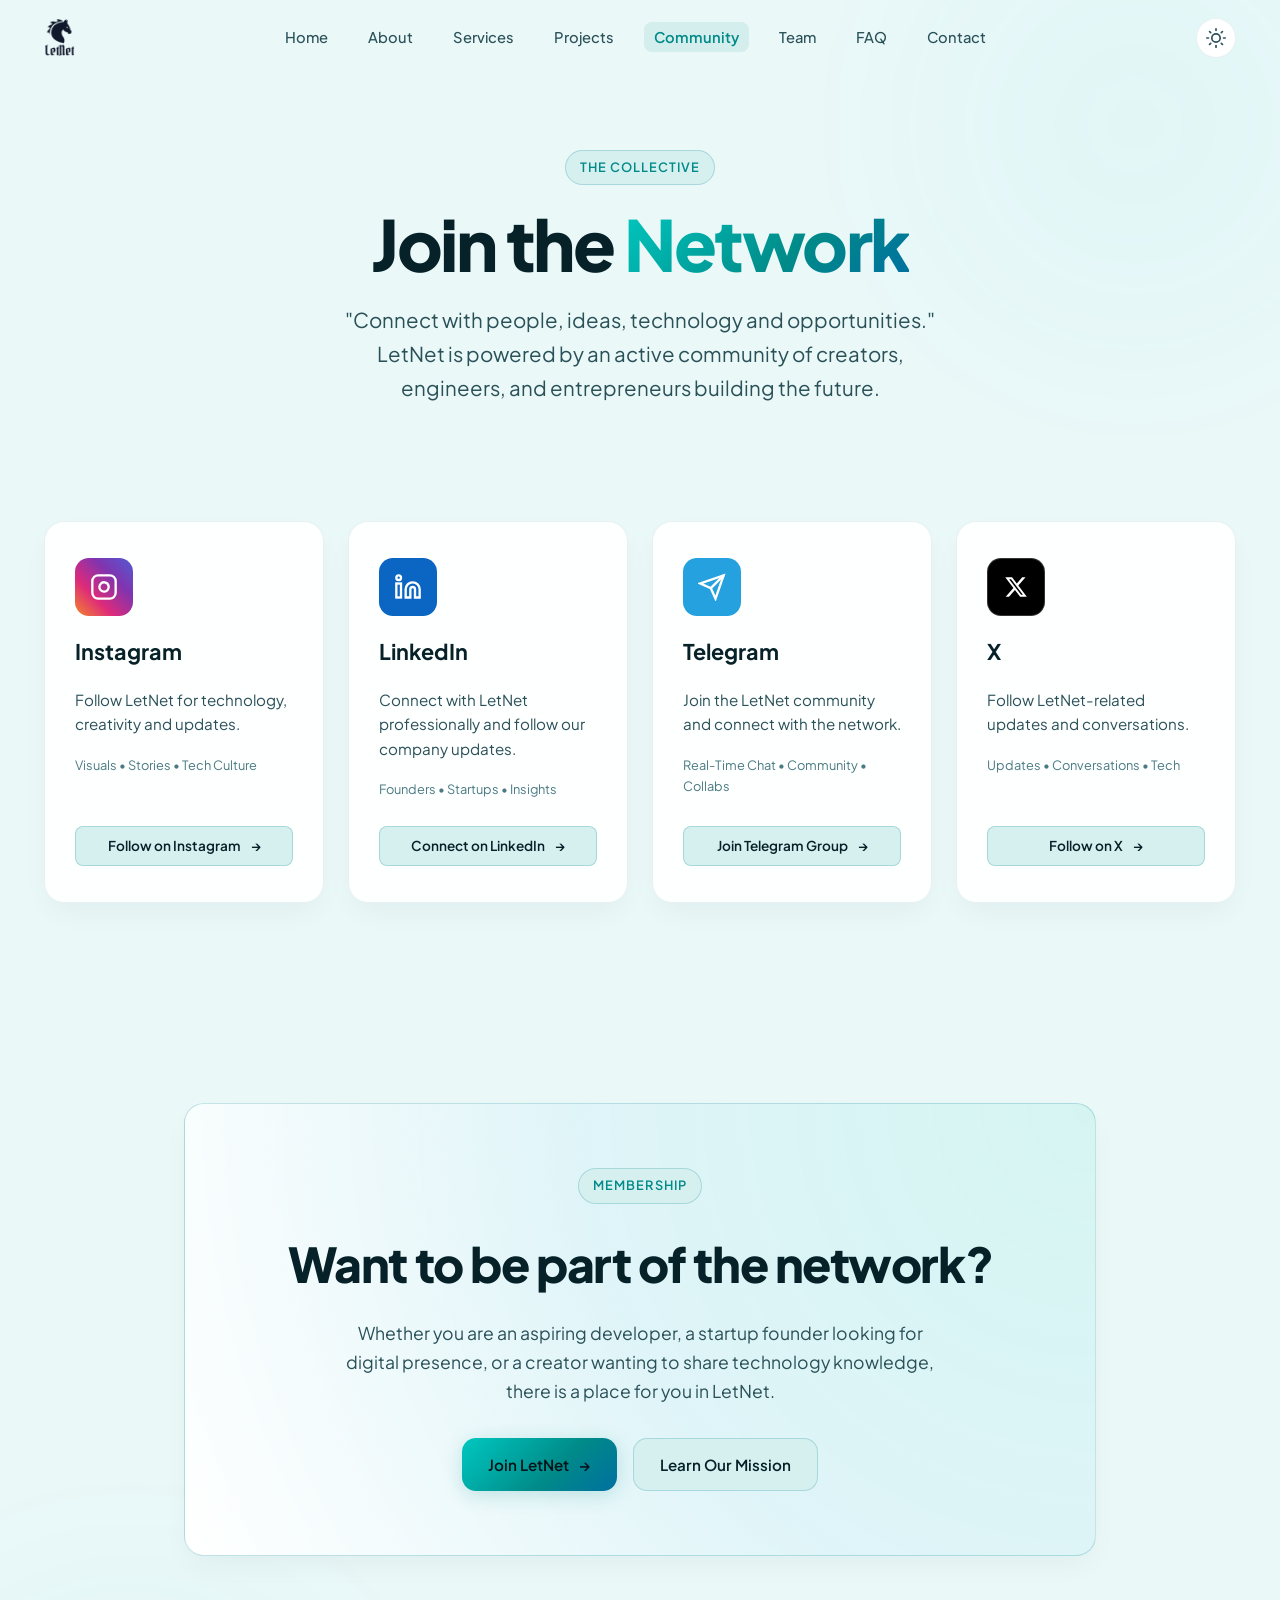
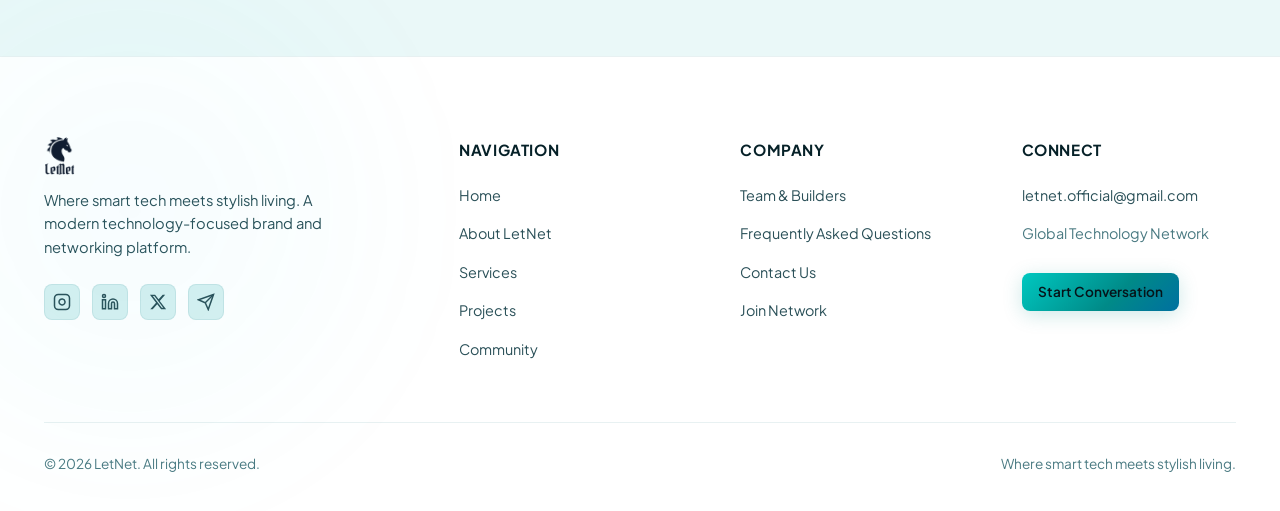
==== commit 6175013b: "Apply Glass Lagoon theme" ====
--- a/community.html
+++ b/community.html
@@ -17,6 +17,49 @@
   <link href="https://fonts.googleapis.com/css2?family=Plus+Jakarta+Sans:wght@400;500;600;700;800&display=swap" rel="stylesheet">
   <link rel="stylesheet" href="css/style.css">
   <link rel="stylesheet" href="css/responsive.css">
+  <style>
+    /* Community membership callout — Glass Lagoon color treatment only */
+    [data-theme="dark"] .cta-banner {
+      background: linear-gradient(135deg, rgba(13, 41, 50, 0.92) 0%, rgba(20, 80, 90, 0.35) 52%, rgba(6, 20, 26, 0.92) 100%);
+      border-color: rgba(124, 255, 240, 0.22);
+      box-shadow: 0 20px 44px -16px rgba(0, 0, 0, 0.62), 0 0 34px rgba(32, 224, 194, 0.10), inset 0 1px 0 rgba(124, 255, 240, 0.08);
+    }
+
+    [data-theme="dark"] .cta-banner .badge-pill {
+      background: rgba(20, 80, 90, 0.35);
+      border-color: rgba(124, 255, 240, 0.22);
+      color: #7CFFF0;
+      box-shadow: inset 0 1px 0 rgba(242, 255, 252, 0.06);
+    }
+
+    [data-theme="dark"] .cta-banner h2 { color: #F2FFFC; }
+    [data-theme="dark"] .cta-banner p { color: #9BB9B8; }
+
+    [data-theme="dark"] .cta-banner .btn-primary {
+      background: linear-gradient(135deg, #20E0C2 0%, #35BFFF 100%);
+      border-color: rgba(124, 255, 240, 0.42);
+      color: #06141A;
+      box-shadow: 0 6px 20px rgba(32, 224, 194, 0.20);
+    }
+
+    [data-theme="dark"] .cta-banner .btn-primary:hover {
+      background: linear-gradient(135deg, #7CFFF0 0%, #35BFFF 100%);
+      color: #06141A;
+      box-shadow: 0 8px 24px rgba(32, 224, 194, 0.28);
+    }
+
+    [data-theme="dark"] .cta-banner .btn-secondary {
+      background: rgba(13, 41, 50, 0.72);
+      border-color: rgba(124, 255, 240, 0.20);
+      color: #F2FFFC;
+    }
+
+    [data-theme="dark"] .cta-banner .btn-secondary:hover {
+      background: rgba(20, 80, 90, 0.42);
+      border-color: #20E0C2;
+      color: #7CFFF0;
+    }
+  </style>
 </head>
 <body>
 
--- a/css/style.css
+++ b/css/style.css
@@ -9,12 +9,12 @@
    ======================================================== */
 :root {
   /* Core Brand Colors */
-  --brand-cyan: #00F2FE;
-  --brand-blue: #38BDF8;
-  --brand-indigo: #6366F1;
-  --brand-violet: #8B5CF6;
+  --brand-cyan: #20E0C2;
+  --brand-blue: #35BFFF;
+  --brand-indigo: #35BFFF;
+  --brand-violet: #35BFFF;
   --brand-emerald: #10B981;
-  --brand-amber: #F59E0B;
+  --brand-amber: #7CFFF0;
 
   /* Typography */
   --font-sans: 'Plus Jakarta Sans', -apple-system, BlinkMacSystemFont, 'Segoe UI', Roboto, Helvetica, Arial, sans-serif;
@@ -34,58 +34,60 @@
   --transition-slow: 0.45s cubic-bezier(0.16, 1, 0.3, 1);
 
   /* Dark Theme (Default) */
-  --bg-body: #07090E;
-  --bg-surface: #0E131F;
-  --bg-surface-elevated: #141B2D;
-  --bg-card: rgba(14, 19, 31, 0.7);
-  --bg-card-hover: rgba(20, 27, 45, 0.85);
-  --bg-glass: rgba(10, 14, 23, 0.75);
-
-  --border-subtle: rgba(255, 255, 255, 0.08);
-  --border-medium: rgba(255, 255, 255, 0.15);
-  --border-focus: var(--brand-blue);
-
-  --text-primary: #F8FAFC;
-  --text-secondary: #CBD5E1;
-  --text-muted: #8492A6;
-
-  --accent-primary: #38BDF8;
-  --accent-hover: #00F2FE;
-  --accent-gradient: linear-gradient(135deg, #00F2FE 0%, #38BDF8 50%, #6366F1 100%);
-  --accent-glow: rgba(56, 189, 248, 0.18);
-  --accent-glow-strong: rgba(0, 242, 254, 0.35);
+  --bg-body: #06141A;
+  --bg-surface: #0A2028;
+  --bg-surface-elevated: #0D2932;
+  --bg-card: rgba(13, 41, 50, 0.72);
+  --bg-card-hover: rgba(20, 80, 90, 0.55);
+  --bg-glass: rgba(6, 20, 26, 0.85);
+
+  --border-subtle: rgba(124, 255, 240, 0.15);
+  --border-medium: rgba(124, 255, 240, 0.30);
+  --border-focus: #20E0C2;
+
+  --text-primary: #F2FFFC;
+  --text-secondary: #9BB9B8;
+  --text-muted: rgba(155, 185, 184, 0.55);
+
+  --accent-primary: #20E0C2;
+  --accent-hover: #7CFFF0;
+  --accent-secondary: #35BFFF;
+  --accent-gradient: linear-gradient(135deg, #7CFFF0 0%, #20E0C2 50%, #35BFFF 100%);
+  --accent-glow: rgba(32, 224, 194, 0.10);
+  --accent-glow-strong: rgba(32, 224, 194, 0.22);
 
   --card-shadow: 0 16px 36px -10px rgba(0, 0, 0, 0.5);
-  --card-shadow-hover: 0 24px 48px -12px rgba(56, 189, 248, 0.15);
+  --card-shadow-hover: 0 24px 48px -12px rgba(32, 224, 194, 0.09);
   --nav-shadow: 0 10px 30px -10px rgba(0, 0, 0, 0.6);
 }
 
 /* Light Theme */
 [data-theme="light"] {
-  --bg-body: #F8FAFC;
+  --bg-body: #EAF8F8;
   --bg-surface: #FFFFFF;
-  --bg-surface-elevated: #F1F5F9;
-  --bg-card: rgba(255, 255, 255, 0.88);
+  --bg-surface-elevated: #D6F0F0;
+  --bg-card: rgba(255, 255, 255, 0.92);
   --bg-card-hover: #FFFFFF;
-  --bg-glass: rgba(255, 255, 255, 0.85);
-
-  --border-subtle: rgba(15, 23, 42, 0.08);
-  --border-medium: rgba(15, 23, 42, 0.16);
-  --border-focus: #0284C7;
-
-  --text-primary: #0F172A;
-  --text-secondary: #334155;
-  --text-muted: #64748B;
-
-  --accent-primary: #0284C7;
-  --accent-hover: #0369A1;
-  --accent-gradient: linear-gradient(135deg, #0284C7 0%, #2563EB 60%, #4F46E5 100%);
-  --accent-glow: rgba(2, 132, 199, 0.12);
-  --accent-glow-strong: rgba(2, 132, 199, 0.25);
-
-  --card-shadow: 0 12px 32px -8px rgba(15, 23, 42, 0.06);
-  --card-shadow-hover: 0 20px 40px -10px rgba(2, 132, 199, 0.12);
-  --nav-shadow: 0 6px 20px -6px rgba(15, 23, 42, 0.05);
+  --bg-glass: rgba(234, 248, 248, 0.88);
+
+  --border-subtle: rgba(0, 100, 110, 0.09);
+  --border-medium: rgba(0, 130, 140, 0.22);
+  --border-focus: #008A88;
+
+  --text-primary: #062128;
+  --text-secondary: #2A5058;
+  --text-muted: #4A7A82;
+
+  --accent-primary: #008A88;
+  --accent-hover: #006E6C;
+  --accent-secondary: #0070A0;
+  --accent-gradient: linear-gradient(135deg, #00C8C0 0%, #008A88 60%, #0070A0 100%);
+  --accent-glow: rgba(0, 138, 136, 0.09);
+  --accent-glow-strong: rgba(0, 138, 136, 0.20);
+
+  --card-shadow: 0 12px 32px -8px rgba(6, 33, 40, 0.06);
+  --card-shadow-hover: 0 20px 40px -10px rgba(0, 138, 136, 0.12);
+  --nav-shadow: 0 6px 20px -6px rgba(6, 33, 40, 0.05);
 }
 
 /* ========================================================
@@ -261,7 +263,7 @@
   right: -80px;
   width: 450px;
   height: 450px;
-  background: radial-gradient(circle, rgba(56, 189, 248, 0.25) 0%, rgba(99, 102, 241, 0.08) 70%, transparent 100%);
+  background: radial-gradient(circle, rgba(32, 224, 194, 0.12) 0%, rgba(53, 191, 255, 0.06) 70%, transparent 100%);
 }
 
 .glow-bottom-left {
@@ -269,7 +271,7 @@
   left: -120px;
   width: 500px;
   height: 500px;
-  background: radial-gradient(circle, rgba(99, 102, 241, 0.2) 0%, rgba(16, 185, 129, 0.06) 70%, transparent 100%);
+  background: radial-gradient(circle, rgba(53, 191, 255, 0.10) 0%, rgba(32, 224, 194, 0.05) 70%, transparent 100%);
 }
 
 /* ========================================================
@@ -536,14 +538,14 @@
 
 .btn-primary {
   background: var(--accent-gradient);
-  color: #FFFFFF;
+  color: #06141A;
   box-shadow: 0 4px 20px var(--accent-glow-strong);
 }
 
 .btn-primary:hover {
   transform: translateY(-2px);
   box-shadow: 0 8px 28px var(--accent-glow-strong);
-  color: #FFFFFF;
+  color: #06141A;
 }
 
 .btn-secondary {
@@ -606,7 +608,7 @@
   width: 100%;
   height: 480px;
   border-radius: var(--radius-lg);
-  background: radial-gradient(circle at center, rgba(56, 189, 248, 0.05) 0%, transparent 70%);
+  background: radial-gradient(circle at center, rgba(32, 224, 194, 0.06) 0%, transparent 70%);
   border: 1px solid var(--border-subtle);
   overflow: hidden;
 }
@@ -816,7 +818,7 @@
   flex-direction: column;
   align-items: center;
   justify-content: center;
-  color: #FFFFFF;
+  color: #06141A;
   box-shadow: 0 0 32px var(--accent-glow-strong);
   text-align: center;
   z-index: 2;
@@ -1392,7 +1394,7 @@
    16. VISION & CALL TO ACTION CALLOUTS
    ======================================================== */
 .cta-banner {
-  background: radial-gradient(circle at top right, rgba(56, 189, 248, 0.15) 0%, rgba(99, 102, 241, 0.1) 50%, var(--bg-surface) 100%);
+  background: radial-gradient(circle at top right, rgba(32, 224, 194, 0.10) 0%, rgba(53, 191, 255, 0.06) 50%, var(--bg-surface) 100%);
   border: 1px solid var(--border-medium);
   border-radius: var(--radius-lg);
   padding: 64px 40px;
